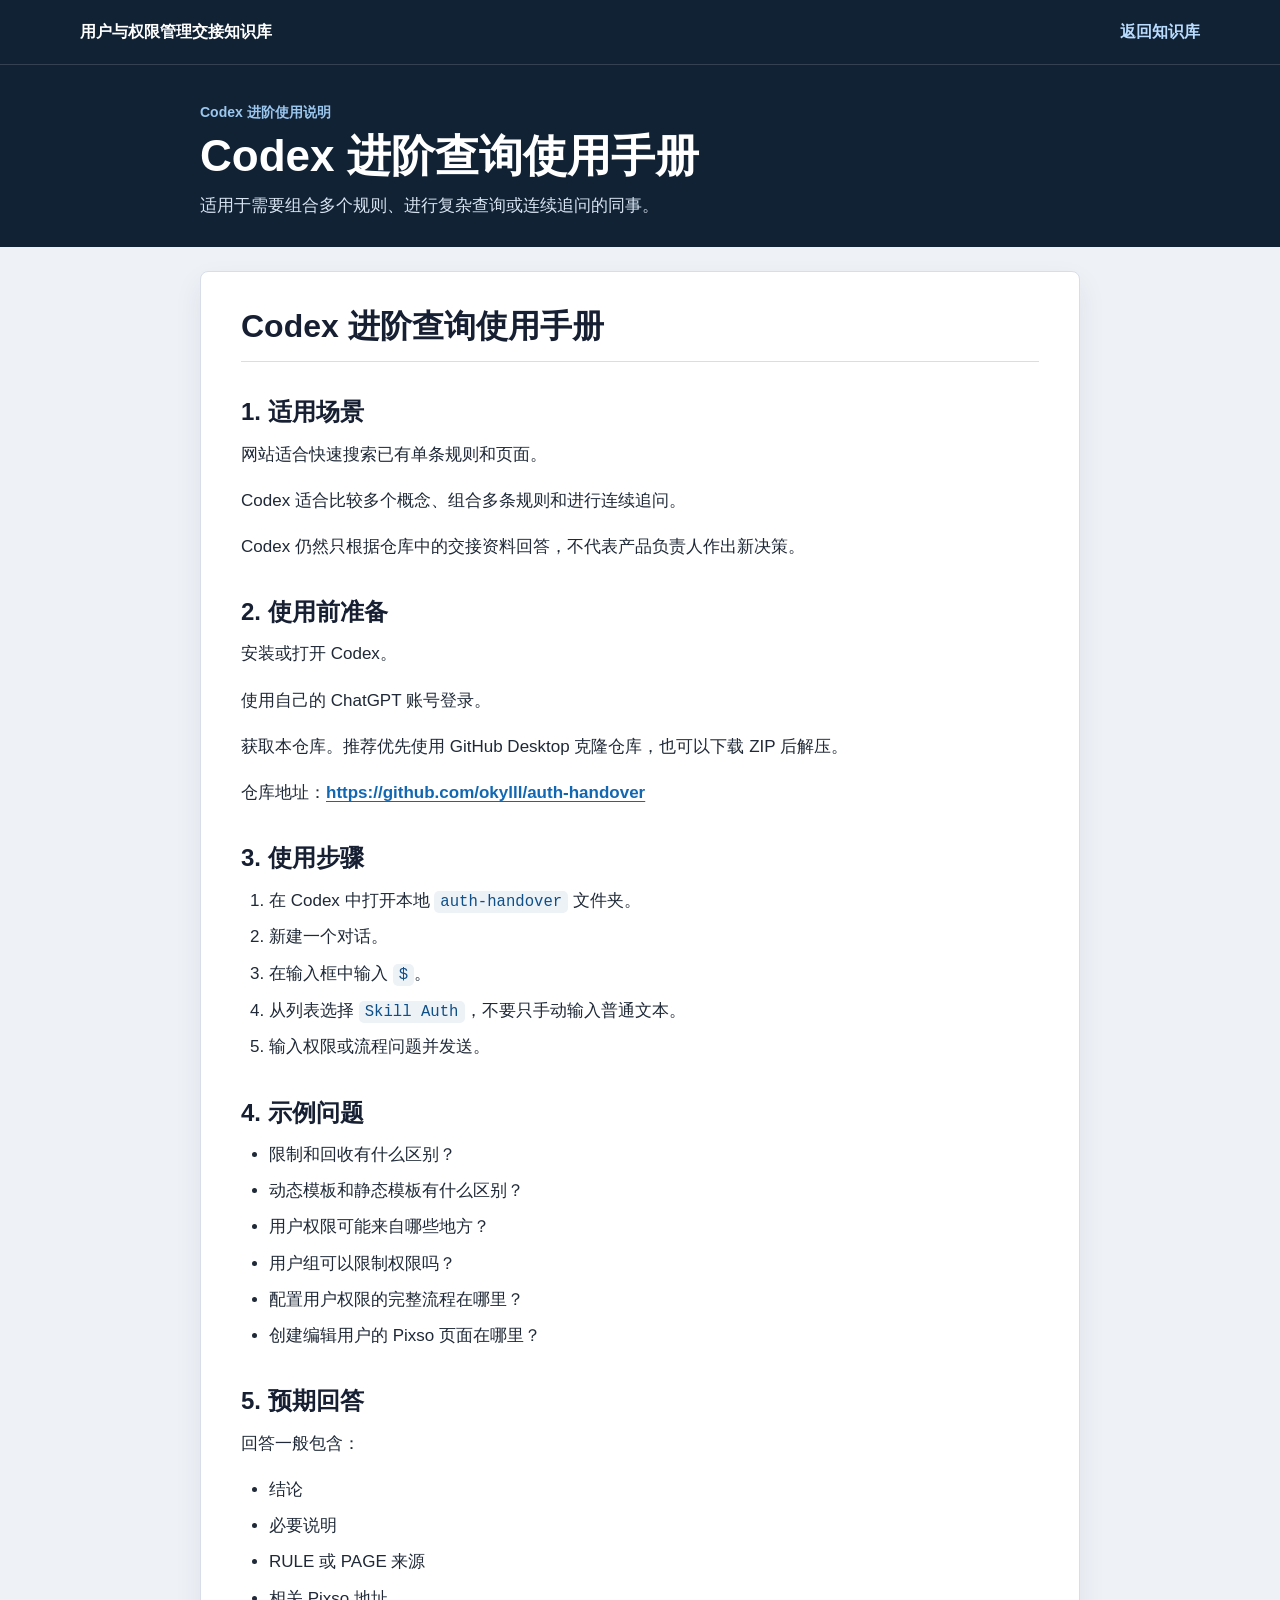
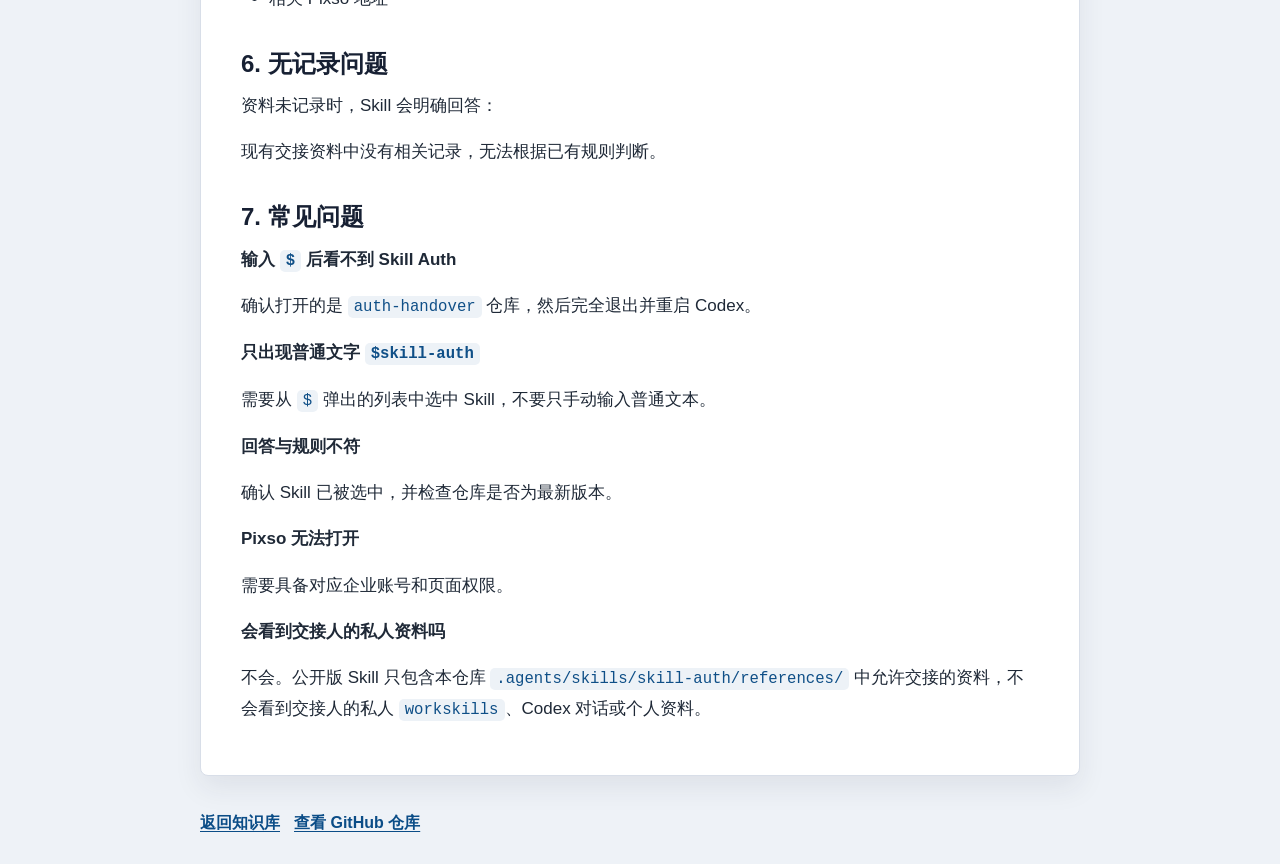
==== codex-guide.html @ 4d90996d "0622优化" ====
<!doctype html>
<html lang="zh-CN">
  <head>
    <meta charset="utf-8">
    <meta name="viewport" content="width=device-width, initial-scale=1">
    <title>Codex 进阶查询使用手册 - 用户与权限管理交接知识库</title>
    <link rel="stylesheet" href="styles.css">
  </head>
  <body class="guide-page">
    <header class="guide-topbar">
      <div class="wrap guide-nav">
        <a class="guide-brand" href="./index.html">用户与权限管理交接知识库</a>
        <a class="guide-nav-link" href="./index.html">返回知识库</a>
      </div>
    </header>

    <main class="guide-main">
      <section class="guide-hero">
        <div class="guide-wrap">
          <p class="eyebrow">Codex 进阶使用说明</p>
          <h1>Codex 进阶查询使用手册</h1>
          <p>适用于需要组合多个规则、进行复杂查询或连续追问的同事。</p>
        </div>
      </section>

      <article class="guide-wrap guide-document" aria-label="Codex 进阶查询使用手册正文">
        <div id="guideContent" class="guide-content">正在加载使用手册...</div>
      </article>
    </main>

    <footer class="guide-footer">
      <div class="guide-wrap guide-footer-actions">
        <a href="./index.html">返回知识库</a>
        <a href="https://github.com/okylll/auth-handover" target="_blank" rel="noopener noreferrer">查看 GitHub 仓库</a>
      </div>
    </footer>

    <script src="guide.js"></script>
  </body>
</html>
---- styles.css ----
:root {
  --bg: #f5f7fa;
  --panel: #ffffff;
  --text: #1f2937;
  --muted: #637083;
  --line: #d8dee8;
  --accent: #1267b3;
  --accent-dark: #0b4d87;
  --accent-soft: #e7f1fb;
  --ok: #147a57;
  --warn: #915d00;
  --shadow: 0 12px 28px rgba(32, 44, 61, 0.08);
}

* {
  box-sizing: border-box;
}

body {
  margin: 0;
  min-width: 320px;
  background: var(--bg);
  color: var(--text);
  font-family: -apple-system, BlinkMacSystemFont, "Segoe UI", "PingFang SC", "Microsoft YaHei", sans-serif;
  line-height: 1.6;
}

button,
input {
  font: inherit;
}

.wrap {
  width: min(1120px, calc(100% - 32px));
  margin: 0 auto;
}

.site-header {
  background: #112235;
  color: #fff;
  border-bottom: 1px solid rgba(255, 255, 255, 0.14);
}

.hero {
  min-height: 250px;
  display: grid;
  grid-template-columns: minmax(0, 1fr) auto;
  gap: 32px;
  align-items: center;
  padding: 44px 0 58px;
}

.eyebrow {
  margin: 0 0 8px;
  color: #9bc7ee;
  font-size: 14px;
  font-weight: 700;
}

h1,
h2,
h3,
p {
  margin-top: 0;
}

h1 {
  margin-bottom: 12px;
  font-size: clamp(32px, 5vw, 52px);
  line-height: 1.14;
  letter-spacing: 0;
}

.intro {
  max-width: 720px;
  margin-bottom: 0;
  color: #d8e4f1;
  font-size: 17px;
}

.hero-advanced {
  display: grid;
  justify-items: start;
  gap: 10px;
  margin-top: 24px;
  padding-top: 18px;
  border-top: 1px solid rgba(255, 255, 255, 0.16);
}

.hero-advanced-label {
  margin-bottom: -2px;
  color: #ffffff;
  font-weight: 800;
}

.hero-advanced-copy {
  max-width: 660px;
  margin-bottom: 0;
  color: #d8e4f1;
}

.hero-advanced-actions {
  display: flex;
  flex-wrap: wrap;
  gap: 16px;
  align-items: center;
}

.hero-guide-button {
  display: inline-flex;
  align-items: center;
  justify-content: center;
  padding: 0 16px;
  border: 1px solid #b9dcff;
  background: rgba(255, 255, 255, 0.12);
  color: #b9dcff;
  font-weight: 800;
  text-decoration: none;
}

.hero-guide-button:hover {
  background: rgba(255, 255, 255, 0.2);
  color: #ffffff;
}

.hero-github-link {
  display: inline-flex;
  align-items: center;
  min-height: 40px;
  color: #b9dcff;
  font-weight: 700;
  text-underline-offset: 4px;
}

.hero-github-link:hover {
  color: #ffffff;
}

.stats {
  display: grid;
  grid-template-columns: repeat(2, 112px);
  gap: 12px;
}

.stats div {
  padding: 18px 14px;
  border: 1px solid rgba(255, 255, 255, 0.18);
  background: rgba(255, 255, 255, 0.08);
  border-radius: 8px;
  text-align: center;
}

.stats strong {
  display: block;
  font-size: 32px;
  line-height: 1;
}

.stats span {
  display: block;
  margin-top: 8px;
  color: #d8e4f1;
  font-size: 13px;
}

.main {
  padding: 28px 0 44px;
}

.search-panel {
  margin-top: -62px;
  padding: 22px;
  background: var(--panel);
  border: 1px solid var(--line);
  border-radius: 8px;
  box-shadow: var(--shadow);
}

.search-panel h2 {
  margin-bottom: 14px;
  font-size: 20px;
}

.search-row {
  display: grid;
  grid-template-columns: minmax(0, 1fr) auto;
  gap: 12px;
}

#searchInput {
  width: 100%;
  min-height: 48px;
  padding: 0 16px;
  border: 1px solid #bfc9d6;
  border-radius: 6px;
  color: var(--text);
  background: #fff;
  outline: none;
}

#searchInput:focus {
  border-color: var(--accent);
  box-shadow: 0 0 0 3px rgba(18, 103, 179, 0.16);
}

#clearSearch,
.tab,
.pixso-link,
.hero-guide-button {
  min-height: 40px;
  border-radius: 6px;
  cursor: pointer;
}

#clearSearch {
  padding: 0 18px;
  border: 1px solid var(--line);
  background: #eef2f7;
  color: var(--text);
}

#clearSearch:hover {
  background: #e3e9f1;
}

.tabs {
  display: flex;
  gap: 10px;
  margin: 22px 0;
}

.tab {
  padding: 0 18px;
  border: 1px solid var(--line);
  background: var(--panel);
  color: var(--text);
  font-weight: 700;
}

.tab.is-active {
  border-color: var(--accent);
  background: var(--accent);
  color: #fff;
}

.result-head {
  display: flex;
  justify-content: space-between;
  align-items: flex-end;
  margin-bottom: 14px;
}

.result-head h2 {
  margin-bottom: 4px;
  font-size: 22px;
}

.result-head p {
  margin-bottom: 0;
  color: var(--muted);
}

.results {
  display: grid;
  gap: 14px;
}

.card {
  padding: 20px;
  background: var(--panel);
  border: 1px solid var(--line);
  border-radius: 8px;
}

.card-head {
  display: flex;
  justify-content: space-between;
  gap: 16px;
  align-items: flex-start;
  margin-bottom: 12px;
}

.badge {
  display: inline-flex;
  align-items: center;
  min-height: 28px;
  padding: 0 10px;
  border-radius: 999px;
  background: var(--accent-soft);
  color: var(--accent-dark);
  font-size: 13px;
  font-weight: 800;
  white-space: nowrap;
}

.type {
  background: #edf8f4;
  color: var(--ok);
}

.card h3 {
  margin: 0;
  font-size: 20px;
  line-height: 1.35;
}

.field {
  margin: 14px 0 0;
}

.field-label {
  display: block;
  margin-bottom: 4px;
  color: var(--muted);
  font-size: 13px;
  font-weight: 800;
}

.field p {
  margin-bottom: 0;
}

.field ul,
.field ol {
  margin: 6px 0 0;
  padding-left: 22px;
}

.source-list,
.keyword-list {
  display: flex;
  flex-wrap: wrap;
  gap: 8px;
  margin-top: 8px;
}

.chip {
  display: inline-flex;
  align-items: center;
  min-height: 28px;
  padding: 0 9px;
  border-radius: 999px;
  background: #f0f3f8;
  color: #3f4c5d;
  font-size: 13px;
}

.page-actions {
  display: flex;
  flex-wrap: wrap;
  gap: 10px;
  align-items: center;
  margin-top: 16px;
}

.pixso-link {
  display: inline-flex;
  align-items: center;
  justify-content: center;
  padding: 0 14px;
  background: var(--accent);
  color: #fff;
  font-weight: 800;
  text-decoration: none;
}

.pixso-link:hover {
  background: var(--accent-dark);
}

.status {
  color: var(--warn);
  font-size: 14px;
  font-weight: 700;
}

.empty {
  padding: 28px;
  background: #fff7e8;
  border: 1px solid #f0d4a4;
  border-radius: 8px;
  color: #674006;
  font-weight: 800;
}

.site-footer {
  padding: 22px 0;
  border-top: 1px solid var(--line);
  background: #fff;
  color: var(--muted);
  font-size: 14px;
}

.visually-hidden {
  position: absolute;
  width: 1px;
  height: 1px;
  padding: 0;
  margin: -1px;
  overflow: hidden;
  clip: rect(0, 0, 0, 0);
  border: 0;
}

.guide-page {
  background: #eef2f7;
}

.guide-wrap {
  width: min(880px, calc(100% - 32px));
  margin: 0 auto;
}

.guide-topbar {
  background: #112235;
  color: #ffffff;
  border-bottom: 1px solid rgba(255, 255, 255, 0.14);
}

.guide-nav {
  display: flex;
  align-items: center;
  justify-content: space-between;
  gap: 16px;
  min-height: 64px;
}

.guide-brand,
.guide-nav-link {
  color: #ffffff;
  text-decoration: none;
}

.guide-brand {
  font-weight: 800;
}

.guide-nav-link {
  color: #b9dcff;
  font-weight: 700;
}

.guide-nav-link:hover {
  color: #ffffff;
}

.guide-main {
  padding-bottom: 34px;
}

.guide-hero {
  padding: 36px 0 28px;
  background: #112235;
  color: #ffffff;
}

.guide-hero h1 {
  margin-bottom: 10px;
  font-size: clamp(30px, 5vw, 44px);
}

.guide-hero p:last-child {
  max-width: 720px;
  margin-bottom: 0;
  color: #d8e4f1;
  font-size: 17px;
}

.guide-document {
  margin-top: 24px;
  padding: 34px 40px;
  background: #ffffff;
  border: 1px solid var(--line);
  border-radius: 8px;
  box-shadow: var(--shadow);
}

.guide-content {
  color: var(--text);
  font-size: 17px;
  line-height: 1.78;
}

.guide-content h1,
.guide-content h2,
.guide-content h3 {
  color: #172033;
  line-height: 1.3;
}

.guide-content h1 {
  margin: 0 0 22px;
  padding-bottom: 14px;
  border-bottom: 1px solid var(--line);
  font-size: 32px;
}

.guide-content h2 {
  margin: 34px 0 12px;
  font-size: 24px;
}

.guide-content h3 {
  margin: 26px 0 10px;
  font-size: 20px;
}

.guide-content p {
  margin-bottom: 16px;
}

.guide-content ul,
.guide-content ol {
  margin: 10px 0 18px;
  padding-left: 28px;
}

.guide-content li {
  margin: 6px 0;
}

.guide-content code {
  padding: 2px 6px;
  border-radius: 5px;
  background: #edf2f7;
  color: #0f4f87;
  font-size: 0.92em;
}

.guide-content pre {
  overflow-x: auto;
  margin: 16px 0;
  padding: 16px;
  border-radius: 8px;
  background: #172033;
}

.guide-content pre code {
  padding: 0;
  background: transparent;
  color: #eef6ff;
}

.guide-content a {
  color: var(--accent);
  font-weight: 700;
  text-underline-offset: 3px;
}

.guide-error {
  color: #9a3412;
  font-weight: 800;
}

.guide-footer {
  padding: 0 0 34px;
}

.guide-footer-actions {
  display: flex;
  flex-wrap: wrap;
  gap: 14px;
}

.guide-footer-actions a {
  color: var(--accent-dark);
  font-weight: 800;
  text-underline-offset: 3px;
}

@media (max-width: 760px) {
  .wrap {
    width: min(100% - 24px, 1120px);
  }

  .hero {
    grid-template-columns: 1fr;
    gap: 22px;
    padding: 34px 0 112px;
  }

  .stats {
    grid-template-columns: repeat(2, minmax(0, 1fr));
  }

  .search-panel {
    margin-top: -70px;
    padding: 16px;
  }

  .search-row {
    grid-template-columns: 1fr;
  }

  #clearSearch {
    width: 100%;
  }

  .tabs {
    display: grid;
    grid-template-columns: 1fr 1fr;
  }

  .tab {
    padding: 0 10px;
  }

  .card-head {
    display: grid;
    gap: 10px;
  }

  .badge {
    width: fit-content;
  }

  .hero-advanced {
    gap: 11px;
  }

  .hero-advanced-actions {
    gap: 12px 16px;
  }

  .guide-nav {
    display: grid;
    gap: 6px;
    padding: 12px 0;
  }

  .guide-document {
    width: min(100% - 24px, 880px);
    padding: 24px 18px;
  }

  .guide-content {
    font-size: 16px;
  }

  .guide-content h1 {
    font-size: 26px;
  }

  .guide-content h2 {
    font-size: 21px;
  }

  .guide-footer-actions {
    display: grid;
  }
}

@media (max-width: 420px) {
  .stats {
    grid-template-columns: 1fr;
  }
}
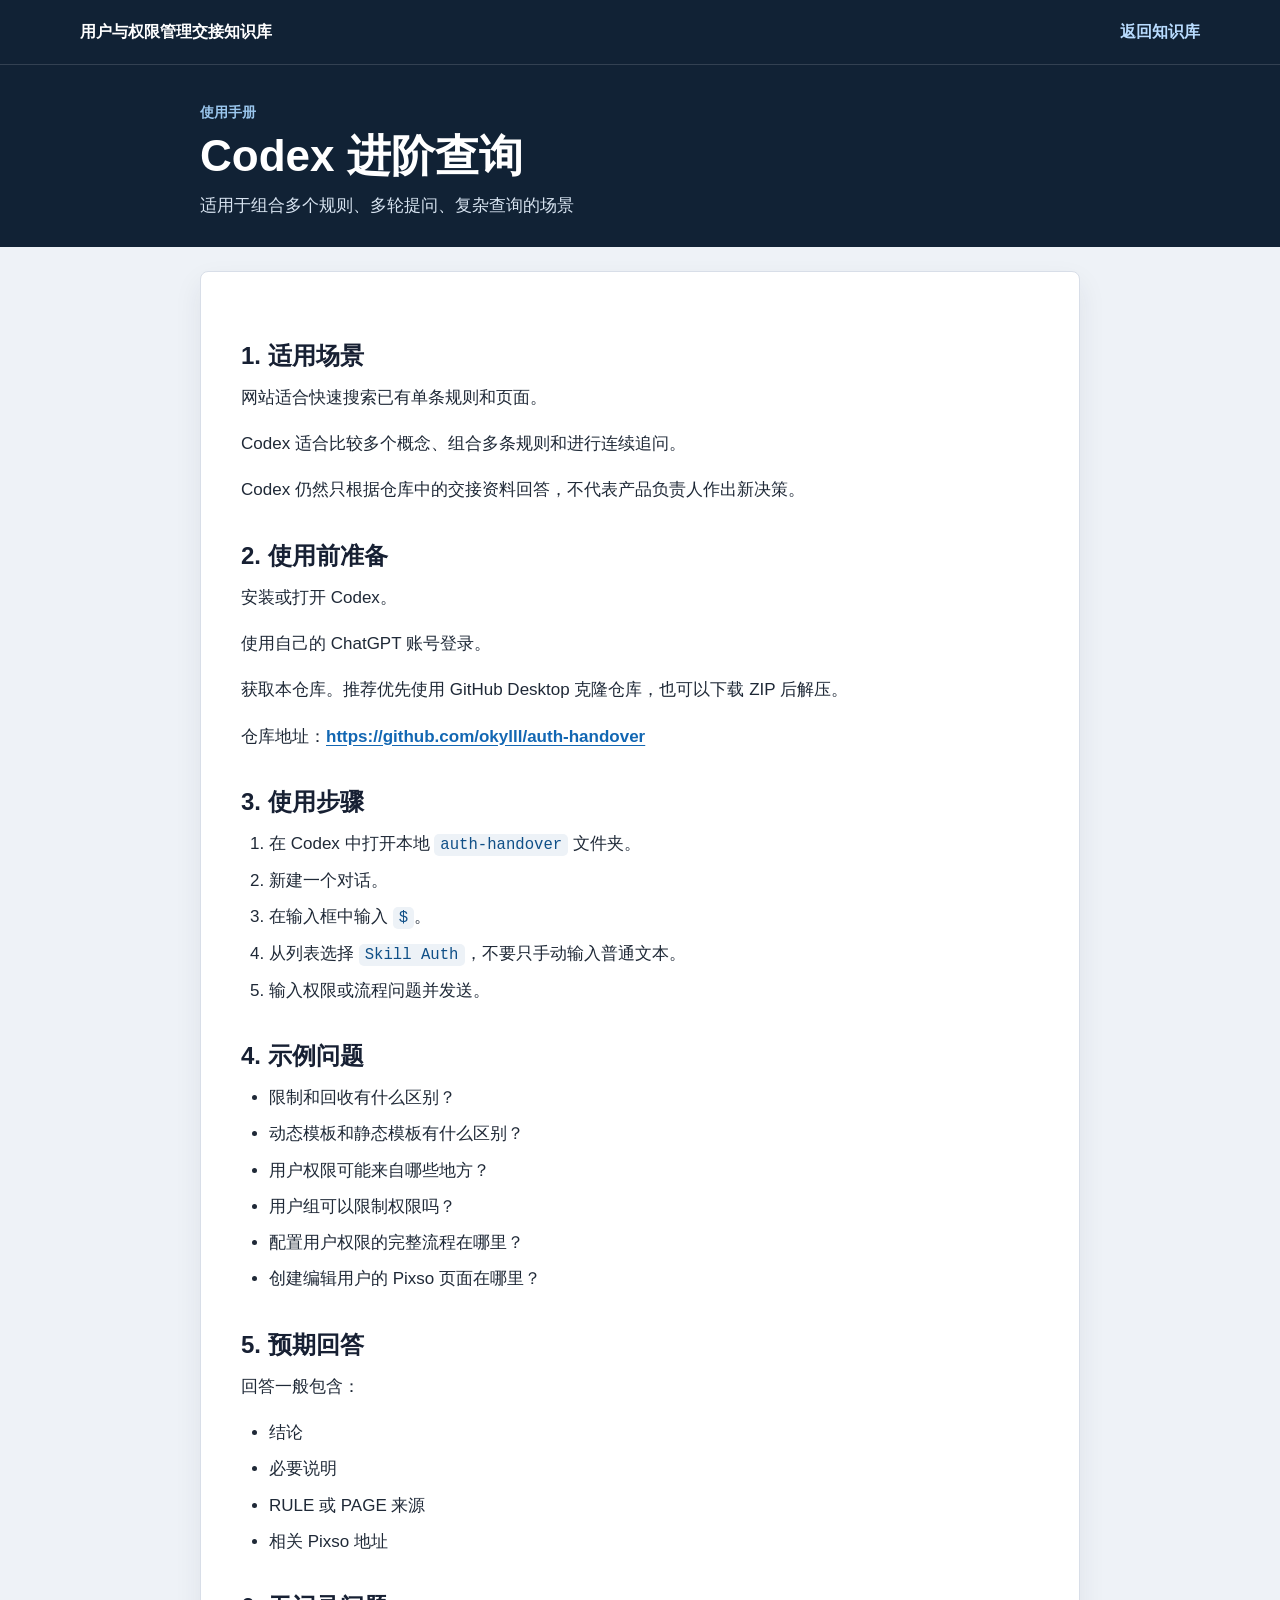
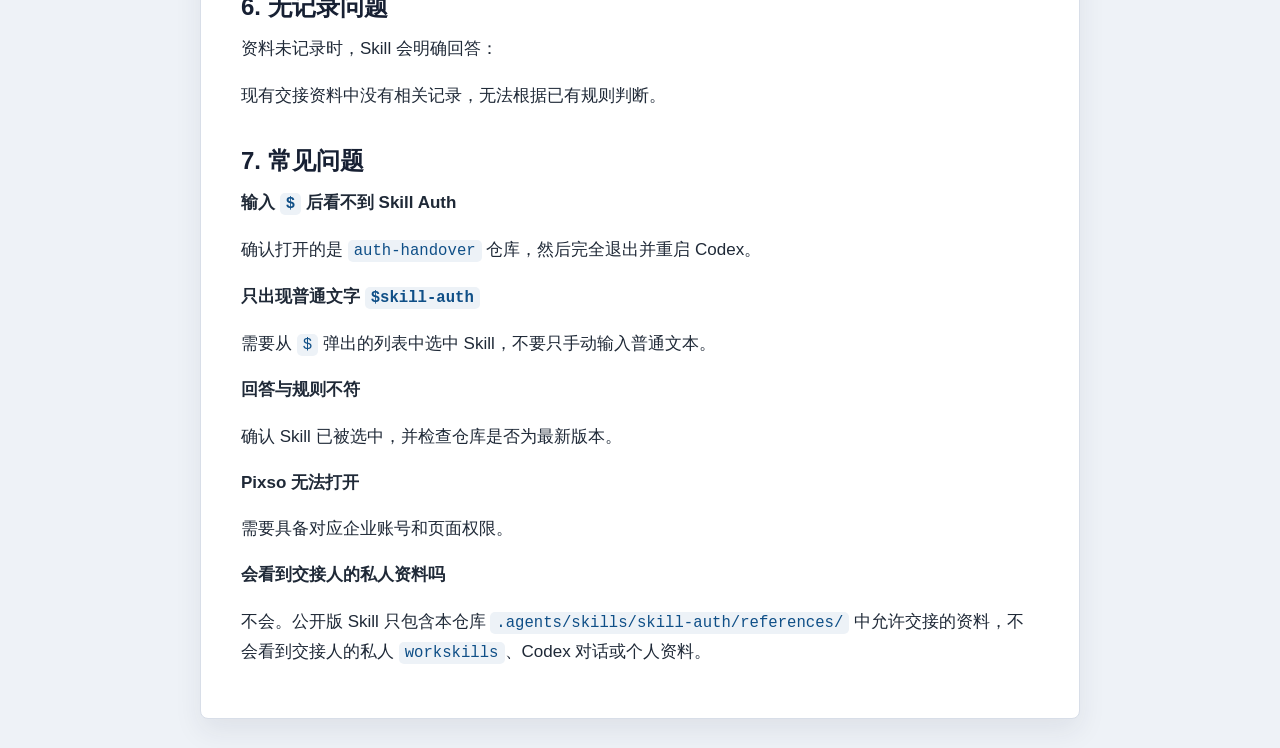
==== commit e489e858: "0626完善规则" ====
--- a/codex-guide.html
+++ b/codex-guide.html
@@ -3,7 +3,7 @@
   <head>
     <meta charset="utf-8">
     <meta name="viewport" content="width=device-width, initial-scale=1">
-    <title>Codex 进阶查询使用手册 - 用户与权限管理交接知识库</title>
+    <title>使用手册 - Codex 进阶查询</title>
     <link rel="stylesheet" href="styles.css">
   </head>
   <body class="guide-page">
@@ -17,23 +17,89 @@
     <main class="guide-main">
       <section class="guide-hero">
         <div class="guide-wrap">
-          <p class="eyebrow">Codex 进阶使用说明</p>
-          <h1>Codex 进阶查询使用手册</h1>
-          <p>适用于需要组合多个规则、进行复杂查询或连续追问的同事。</p>
+          <p class="eyebrow">使用手册</p>
+          <h1>Codex 进阶查询</h1>
+          <p>适用于组合多个规则、多轮提问、复杂查询的场景</p>
         </div>
       </section>
 
       <article class="guide-wrap guide-document" aria-label="Codex 进阶查询使用手册正文">
         <div id="guideContent" class="guide-content">正在加载使用手册...</div>
+        <script type="text/plain" id="guideMarkdown"># Codex 进阶查询使用手册
+
+## 1. 适用场景
+
+网站适合快速搜索已有单条规则和页面。
+
+Codex 适合比较多个概念、组合多条规则和进行连续追问。
+
+Codex 仍然只根据仓库中的交接资料回答，不代表产品负责人作出新决策。
+
+## 2. 使用前准备
+
+安装或打开 Codex。
+
+使用自己的 ChatGPT 账号登录。
+
+获取本仓库。推荐优先使用 GitHub Desktop 克隆仓库，也可以下载 ZIP 后解压。
+
+仓库地址：[https://github.com/okylll/auth-handover](https://github.com/okylll/auth-handover)
+
+## 3. 使用步骤
+
+1. 在 Codex 中打开本地 `auth-handover` 文件夹。
+2. 新建一个对话。
+3. 在输入框中输入 `$`。
+4. 从列表选择 `Skill Auth`，不要只手动输入普通文本。
+5. 输入权限或流程问题并发送。
+
+## 4. 示例问题
+
+- 限制和回收有什么区别？
+- 动态模板和静态模板有什么区别？
+- 用户权限可能来自哪些地方？
+- 用户组可以限制权限吗？
+- 配置用户权限的完整流程在哪里？
+- 创建编辑用户的 Pixso 页面在哪里？
+
+## 5. 预期回答
+
+回答一般包含：
+
+- 结论
+- 必要说明
+- RULE 或 PAGE 来源
+- 相关 Pixso 地址
+
+## 6. 无记录问题
+
+资料未记录时，Skill 会明确回答：
+
+现有交接资料中没有相关记录，无法根据已有规则判断。
+
+## 7. 常见问题
+
+**输入 `$` 后看不到 Skill Auth**
+
+确认打开的是 `auth-handover` 仓库，然后完全退出并重启 Codex。
+
+**只出现普通文字 `$skill-auth`**
+
+需要从 `$` 弹出的列表中选中 Skill，不要只手动输入普通文本。
+
+**回答与规则不符**
+
+确认 Skill 已被选中，并检查仓库是否为最新版本。
+
+**Pixso 无法打开**
+
+需要具备对应企业账号和页面权限。
+
+**会看到交接人的私人资料吗**
+
+不会。公开版 Skill 只包含本仓库 `.agents/skills/skill-auth/references/` 中允许交接的资料，不会看到交接人的私人 `workskills`、Codex 对话或个人资料。</script>
       </article>
     </main>
-
-    <footer class="guide-footer">
-      <div class="guide-wrap guide-footer-actions">
-        <a href="./index.html">返回知识库</a>
-        <a href="https://github.com/okylll/auth-handover" target="_blank" rel="noopener noreferrer">查看 GitHub 仓库</a>
-      </div>
-    </footer>
 
     <script src="guide.js"></script>
   </body>
--- a/styles.css
+++ b/styles.css
@@ -78,6 +78,83 @@
   font-size: 17px;
 }
 
+.design-info {
+  position: relative;
+  display: inline-flex;
+  vertical-align: middle;
+  margin-left: 8px;
+}
+
+.design-info-icon {
+  display: inline-flex;
+  align-items: center;
+  justify-content: center;
+  width: 18px;
+  height: 18px;
+  border: 1px solid #b9dcff;
+  border-radius: 999px;
+  color: #b9dcff;
+  font-size: 12px;
+  font-weight: 800;
+  line-height: 1;
+  cursor: help;
+}
+
+.design-info-panel {
+  position: absolute;
+  left: 0;
+  top: 28px;
+  z-index: 10;
+  width: min(360px, calc(100vw - 40px));
+  padding: 14px;
+  border: 1px solid rgba(185, 220, 255, 0.35);
+  border-radius: 8px;
+  background: #ffffff;
+  color: var(--text);
+  box-shadow: var(--shadow);
+  font-size: 14px;
+  line-height: 1.6;
+  opacity: 0;
+  pointer-events: none;
+  transform: translateY(-4px);
+  transition: opacity 0.16s ease, transform 0.16s ease;
+}
+
+.design-info:hover .design-info-panel,
+.design-info:focus .design-info-panel,
+.design-info:focus-within .design-info-panel {
+  opacity: 1;
+  pointer-events: auto;
+  transform: translateY(0);
+}
+
+.design-info-title,
+.design-info-item,
+.design-info-item strong,
+.design-info-item span {
+  display: block;
+}
+
+.design-info-title {
+  margin-bottom: 8px;
+  color: #0f4f87;
+  font-weight: 800;
+}
+
+.design-info-item + .design-info-item {
+  margin-top: 10px;
+  padding-top: 10px;
+  border-top: 1px solid var(--line);
+}
+
+.design-info-item strong {
+  margin-bottom: 3px;
+}
+
+.design-info-item p {
+  margin: 4px 0 0;
+}
+
 .hero-advanced {
   display: grid;
   justify-items: start;
@@ -138,7 +215,7 @@
 
 .stats {
   display: grid;
-  grid-template-columns: repeat(2, 112px);
+  grid-template-columns: repeat(3, 112px);
   gap: 12px;
 }
 
@@ -272,6 +349,10 @@
   border-radius: 8px;
 }
 
+.pending-card {
+  border-color: #efc36d;
+}
+
 .card-head {
   display: flex;
   justify-content: space-between;
@@ -326,6 +407,65 @@
   padding-left: 22px;
 }
 
+.markdown-body p {
+  margin: 8px 0;
+}
+
+.markdown-body blockquote {
+  margin: 10px 0;
+  padding: 8px 12px;
+  border-left: 3px solid var(--accent);
+  background: #f3f7fc;
+  color: #334155;
+}
+
+.markdown-body code {
+  padding: 2px 5px;
+  border-radius: 4px;
+  background: #edf2f7;
+  color: #0f4f87;
+}
+
+.markdown-body pre {
+  overflow-x: auto;
+  margin: 10px 0;
+  padding: 12px;
+  border-radius: 6px;
+  background: #172033;
+}
+
+.markdown-body pre code {
+  padding: 0;
+  background: transparent;
+  color: #eef6ff;
+}
+
+.markdown-table-wrap {
+  overflow-x: auto;
+  margin: 12px 0;
+}
+
+.markdown-table {
+  width: 100%;
+  min-width: 520px;
+  border-collapse: collapse;
+  font-size: 14px;
+}
+
+.markdown-table th,
+.markdown-table td {
+  padding: 9px 10px;
+  border: 1px solid var(--line);
+  text-align: left;
+  vertical-align: top;
+}
+
+.markdown-table th {
+  background: #f3f7fc;
+  color: #334155;
+  font-weight: 800;
+}
+
 .source-list,
 .keyword-list {
   display: flex;
@@ -372,6 +512,16 @@
   color: var(--warn);
   font-size: 14px;
   font-weight: 700;
+}
+
+.pending-notice {
+  margin-top: 12px;
+  padding: 10px 12px;
+  border: 1px solid #efc36d;
+  border-radius: 6px;
+  background: #fff7e8;
+  color: #7a4a00;
+  font-weight: 800;
 }
 
 .empty {
@@ -552,22 +702,6 @@
   font-weight: 800;
 }
 
-.guide-footer {
-  padding: 0 0 34px;
-}
-
-.guide-footer-actions {
-  display: flex;
-  flex-wrap: wrap;
-  gap: 14px;
-}
-
-.guide-footer-actions a {
-  color: var(--accent-dark);
-  font-weight: 800;
-  text-underline-offset: 3px;
-}
-
 @media (max-width: 760px) {
   .wrap {
     width: min(100% - 24px, 1120px);
@@ -580,7 +714,7 @@
   }
 
   .stats {
-    grid-template-columns: repeat(2, minmax(0, 1fr));
+    grid-template-columns: repeat(3, minmax(0, 1fr));
   }
 
   .search-panel {
@@ -598,7 +732,7 @@
 
   .tabs {
     display: grid;
-    grid-template-columns: 1fr 1fr;
+    grid-template-columns: repeat(3, 1fr);
   }
 
   .tab {
@@ -645,9 +779,6 @@
     font-size: 21px;
   }
 
-  .guide-footer-actions {
-    display: grid;
-  }
 }
 
 @media (max-width: 420px) {
